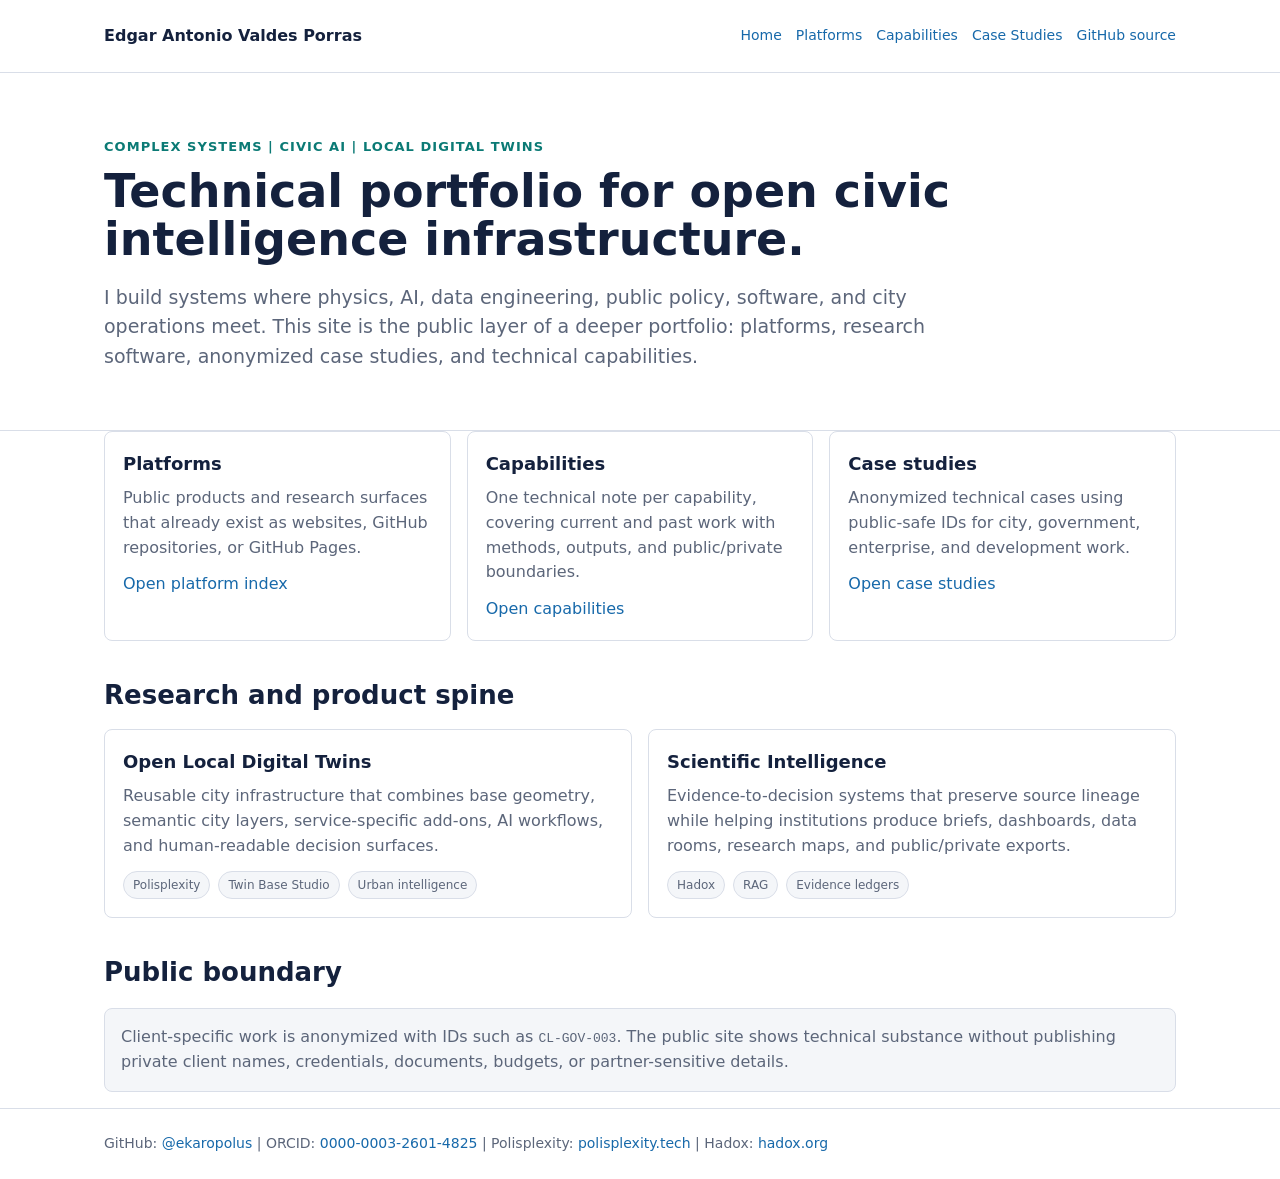
==== docs/index.html @ 973344af "Publish portfolio site with GitHub Pages" ====
<!doctype html>
<html lang="en">
  <head>
    <meta charset="utf-8">
    <meta name="viewport" content="width=device-width, initial-scale=1">
    <title>Edgar Antonio Valdes Porras | Technical Portfolio</title>
    <meta name="description" content="Technical portfolio for Edgar Antonio Valdes Porras: local digital twins, scientific intelligence, civic AI, complex systems, and research software.">
    <link rel="stylesheet" href="styles.css">
  </head>
  <body>
    <header>
      <div class="shell nav">
        <div class="brand">Edgar Antonio Valdes Porras</div>
        <nav class="navlinks">
          <a href="index.html">Home</a>
          <a href="platforms.html">Platforms</a>
          <a href="capabilities.html">Capabilities</a>
          <a href="case-studies.html">Case Studies</a>
          <a href="https://github.com/ekaropolus/ekaropolus/tree/main/portfolio">GitHub source</a>
        </nav>
      </div>
    </header>

    <section class="hero">
      <div class="shell">
        <div class="eyebrow">Complex systems | Civic AI | Local digital twins</div>
        <h1>Technical portfolio for open civic intelligence infrastructure.</h1>
        <p class="lead">
          I build systems where physics, AI, data engineering, public policy,
          software, and city operations meet. This site is the public layer of a
          deeper portfolio: platforms, research software, anonymized case
          studies, and technical capabilities.
        </p>
      </div>
    </section>

    <main class="shell">
      <div class="grid">
        <article class="card">
          <h3>Platforms</h3>
          <p>Public products and research surfaces that already exist as websites, GitHub repositories, or GitHub Pages.</p>
          <a href="platforms.html">Open platform index</a>
        </article>
        <article class="card">
          <h3>Capabilities</h3>
          <p>One technical note per capability, covering current and past work with methods, outputs, and public/private boundaries.</p>
          <a href="capabilities.html">Open capabilities</a>
        </article>
        <article class="card">
          <h3>Case studies</h3>
          <p>Anonymized technical cases using public-safe IDs for city, government, enterprise, and development work.</p>
          <a href="case-studies.html">Open case studies</a>
        </article>
      </div>

      <h2>Research and product spine</h2>
      <div class="grid two">
        <section class="card">
          <h3>Open Local Digital Twins</h3>
          <p>
            Reusable city infrastructure that combines base geometry, semantic
            city layers, service-specific add-ons, AI workflows, and
            human-readable decision surfaces.
          </p>
          <div class="tagrow">
            <span class="tag">Polisplexity</span>
            <span class="tag">Twin Base Studio</span>
            <span class="tag">Urban intelligence</span>
          </div>
        </section>
        <section class="card">
          <h3>Scientific Intelligence</h3>
          <p>
            Evidence-to-decision systems that preserve source lineage while
            helping institutions produce briefs, dashboards, data rooms,
            research maps, and public/private exports.
          </p>
          <div class="tagrow">
            <span class="tag">Hadox</span>
            <span class="tag">RAG</span>
            <span class="tag">Evidence ledgers</span>
          </div>
        </section>
      </div>

      <h2>Public boundary</h2>
      <p class="notice">
        Client-specific work is anonymized with IDs such as <code>CL-GOV-003</code>.
        The public site shows technical substance without publishing private
        client names, credentials, documents, budgets, or partner-sensitive
        details.
      </p>
    </main>

    <footer>
      <div class="shell">
        GitHub: <a href="https://github.com/ekaropolus">@ekaropolus</a> |
        ORCID: <a href="https://orcid.org/0000-0003-2601-4825">0000-0003-2601-4825</a> |
        Polisplexity: <a href="https://polisplexity.tech">polisplexity.tech</a> |
        Hadox: <a href="https://hadox.org">hadox.org</a>
      </div>
    </footer>
  </body>
</html>
---- docs/styles.css ----
:root {
  --ink: #14213d;
  --muted: #5c667a;
  --line: #d9dee8;
  --soft: #f4f6f9;
  --accent: #1769aa;
  --accent-2: #0b7a75;
  --paper: #ffffff;
}

* {
  box-sizing: border-box;
}

body {
  margin: 0;
  font-family: Inter, ui-sans-serif, system-ui, -apple-system, BlinkMacSystemFont, "Segoe UI", sans-serif;
  color: var(--ink);
  background: #ffffff;
  line-height: 1.55;
}

a {
  color: var(--accent);
  text-decoration: none;
}

a:hover {
  text-decoration: underline;
}

.shell {
  max-width: 1120px;
  margin: 0 auto;
  padding: 0 24px;
}

header {
  border-bottom: 1px solid var(--line);
  background: rgba(255, 255, 255, 0.96);
  position: sticky;
  top: 0;
  z-index: 2;
}

.nav {
  min-height: 72px;
  display: flex;
  align-items: center;
  justify-content: space-between;
  gap: 24px;
}

.brand {
  font-weight: 760;
  letter-spacing: 0;
}

.navlinks {
  display: flex;
  flex-wrap: wrap;
  gap: 14px;
  font-size: 14px;
}

.hero {
  padding: 64px 0 40px;
  border-bottom: 1px solid var(--line);
}

.eyebrow {
  color: var(--accent-2);
  font-weight: 700;
  font-size: 13px;
  text-transform: uppercase;
  letter-spacing: 0.08em;
}

h1 {
  margin: 10px 0 14px;
  max-width: 900px;
  font-size: 46px;
  line-height: 1.05;
  letter-spacing: 0;
}

.lead {
  max-width: 850px;
  color: var(--muted);
  font-size: 19px;
}

main {
  padding: 34px 0 70px;
}

h2 {
  margin: 34px 0 14px;
  font-size: 26px;
}

h3 {
  margin: 0 0 8px;
  font-size: 18px;
}

.grid {
  display: grid;
  grid-template-columns: repeat(3, minmax(0, 1fr));
  gap: 16px;
}

.grid.two {
  grid-template-columns: repeat(2, minmax(0, 1fr));
}

.card {
  border: 1px solid var(--line);
  border-radius: 8px;
  padding: 18px;
  background: var(--paper);
}

.card p {
  color: var(--muted);
  margin: 0 0 12px;
}

.tagrow {
  display: flex;
  flex-wrap: wrap;
  gap: 8px;
  margin-top: 12px;
}

.tag {
  border: 1px solid var(--line);
  border-radius: 999px;
  padding: 4px 9px;
  font-size: 12px;
  color: var(--muted);
  background: var(--soft);
}

.list {
  display: grid;
  gap: 12px;
}

.item {
  border-left: 3px solid var(--accent);
  padding: 10px 0 10px 14px;
}

.item p {
  margin: 4px 0;
  color: var(--muted);
}

.meta {
  font-size: 13px;
  color: var(--muted);
}

.notice {
  background: var(--soft);
  border: 1px solid var(--line);
  border-radius: 8px;
  padding: 16px;
  color: var(--muted);
}

footer {
  border-top: 1px solid var(--line);
  padding: 24px 0;
  color: var(--muted);
  font-size: 14px;
}

@media (max-width: 860px) {
  h1 {
    font-size: 34px;
  }

  .grid,
  .grid.two {
    grid-template-columns: 1fr;
  }

  .nav {
    align-items: flex-start;
    flex-direction: column;
    padding: 18px 0;
  }
}
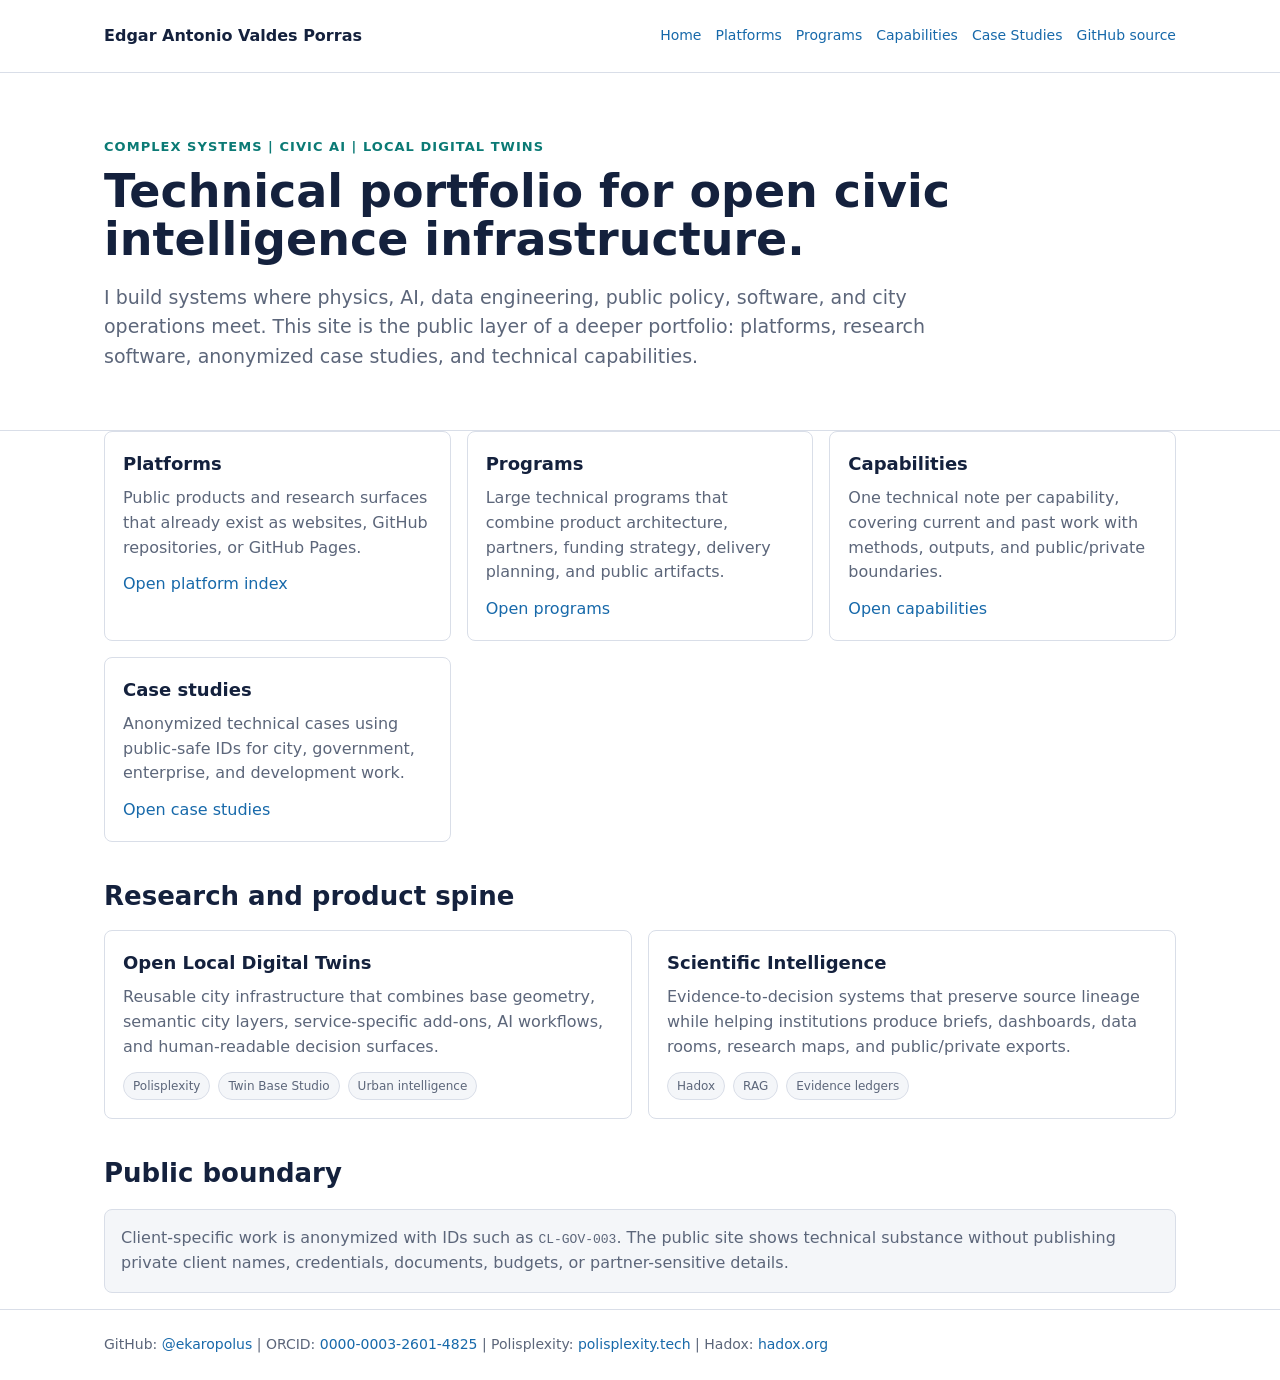
==== commit b04e46d6: "Expand local digital twins program portfolio" ====
--- a/docs/index.html
+++ b/docs/index.html
@@ -14,6 +14,7 @@
         <nav class="navlinks">
           <a href="index.html">Home</a>
           <a href="platforms.html">Platforms</a>
+          <a href="programs.html">Programs</a>
           <a href="capabilities.html">Capabilities</a>
           <a href="case-studies.html">Case Studies</a>
           <a href="https://github.com/ekaropolus/ekaropolus/tree/main/portfolio">GitHub source</a>
@@ -40,6 +41,11 @@
           <h3>Platforms</h3>
           <p>Public products and research surfaces that already exist as websites, GitHub repositories, or GitHub Pages.</p>
           <a href="platforms.html">Open platform index</a>
+        </article>
+        <article class="card">
+          <h3>Programs</h3>
+          <p>Large technical programs that combine product architecture, partners, funding strategy, delivery planning, and public artifacts.</p>
+          <a href="programs.html">Open programs</a>
         </article>
         <article class="card">
           <h3>Capabilities</h3>
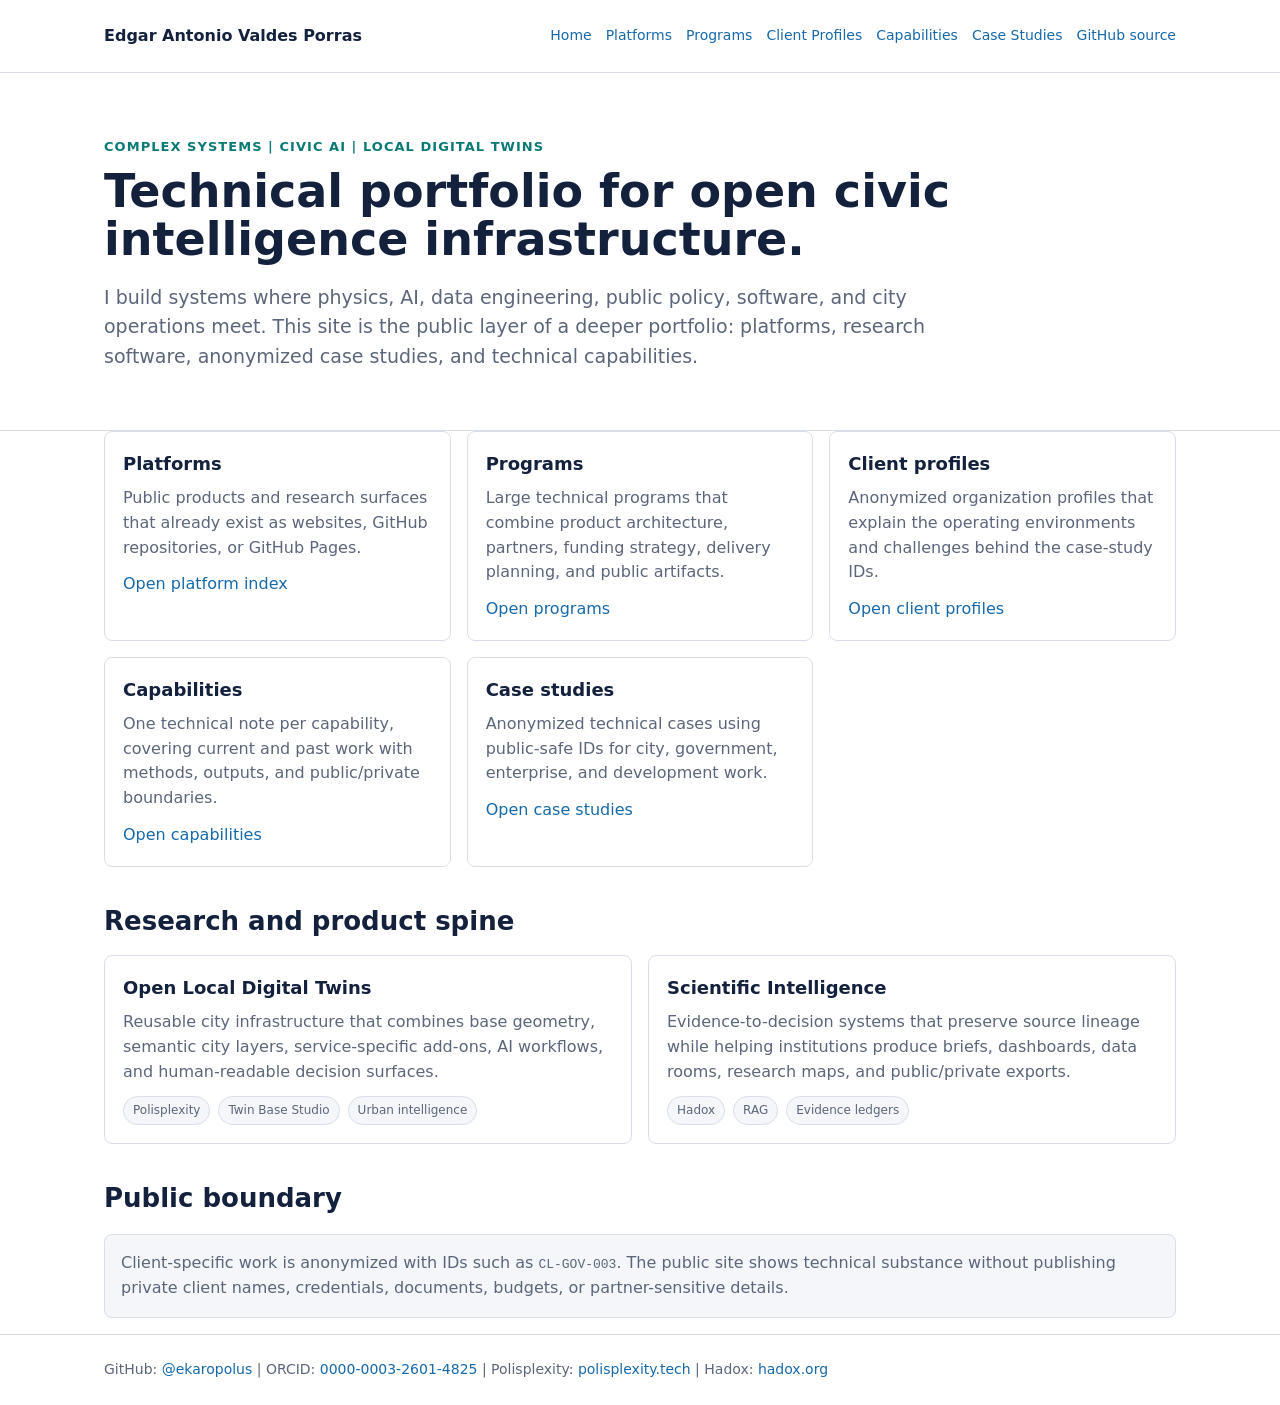
==== commit 2b42ea1b: "Add anonymized client profile layer" ====
--- a/docs/index.html
+++ b/docs/index.html
@@ -15,6 +15,7 @@
           <a href="index.html">Home</a>
           <a href="platforms.html">Platforms</a>
           <a href="programs.html">Programs</a>
+          <a href="clients.html">Client Profiles</a>
           <a href="capabilities.html">Capabilities</a>
           <a href="case-studies.html">Case Studies</a>
           <a href="https://github.com/ekaropolus/ekaropolus/tree/main/portfolio">GitHub source</a>
@@ -46,6 +47,11 @@
           <h3>Programs</h3>
           <p>Large technical programs that combine product architecture, partners, funding strategy, delivery planning, and public artifacts.</p>
           <a href="programs.html">Open programs</a>
+        </article>
+        <article class="card">
+          <h3>Client profiles</h3>
+          <p>Anonymized organization profiles that explain the operating environments and challenges behind the case-study IDs.</p>
+          <a href="clients.html">Open client profiles</a>
         </article>
         <article class="card">
           <h3>Capabilities</h3>
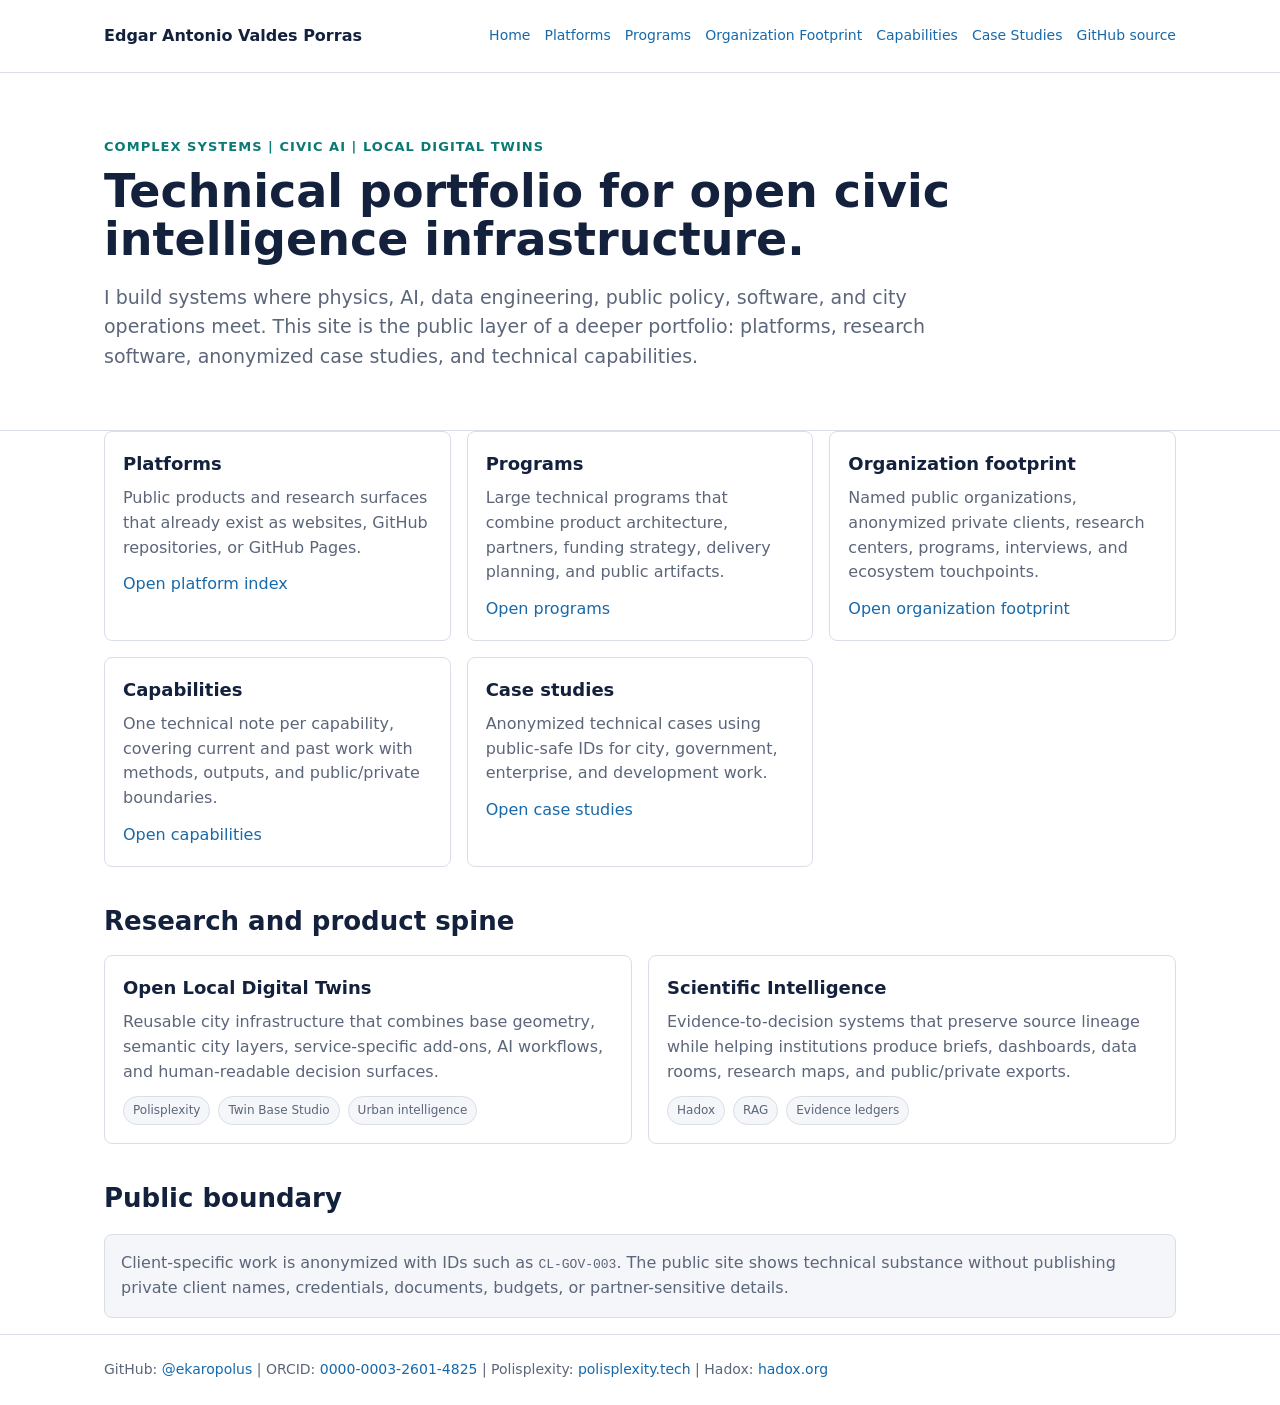
==== commit 87cbd2e5: "Replace thin client profiles with organization footprint" ====
--- a/docs/index.html
+++ b/docs/index.html
@@ -15,7 +15,7 @@
           <a href="index.html">Home</a>
           <a href="platforms.html">Platforms</a>
           <a href="programs.html">Programs</a>
-          <a href="clients.html">Client Profiles</a>
+          <a href="clients.html">Organization Footprint</a>
           <a href="capabilities.html">Capabilities</a>
           <a href="case-studies.html">Case Studies</a>
           <a href="https://github.com/ekaropolus/ekaropolus/tree/main/portfolio">GitHub source</a>
@@ -49,9 +49,9 @@
           <a href="programs.html">Open programs</a>
         </article>
         <article class="card">
-          <h3>Client profiles</h3>
-          <p>Anonymized organization profiles that explain the operating environments and challenges behind the case-study IDs.</p>
-          <a href="clients.html">Open client profiles</a>
+          <h3>Organization footprint</h3>
+          <p>Named public organizations, anonymized private clients, research centers, programs, interviews, and ecosystem touchpoints.</p>
+          <a href="clients.html">Open organization footprint</a>
         </article>
         <article class="card">
           <h3>Capabilities</h3>
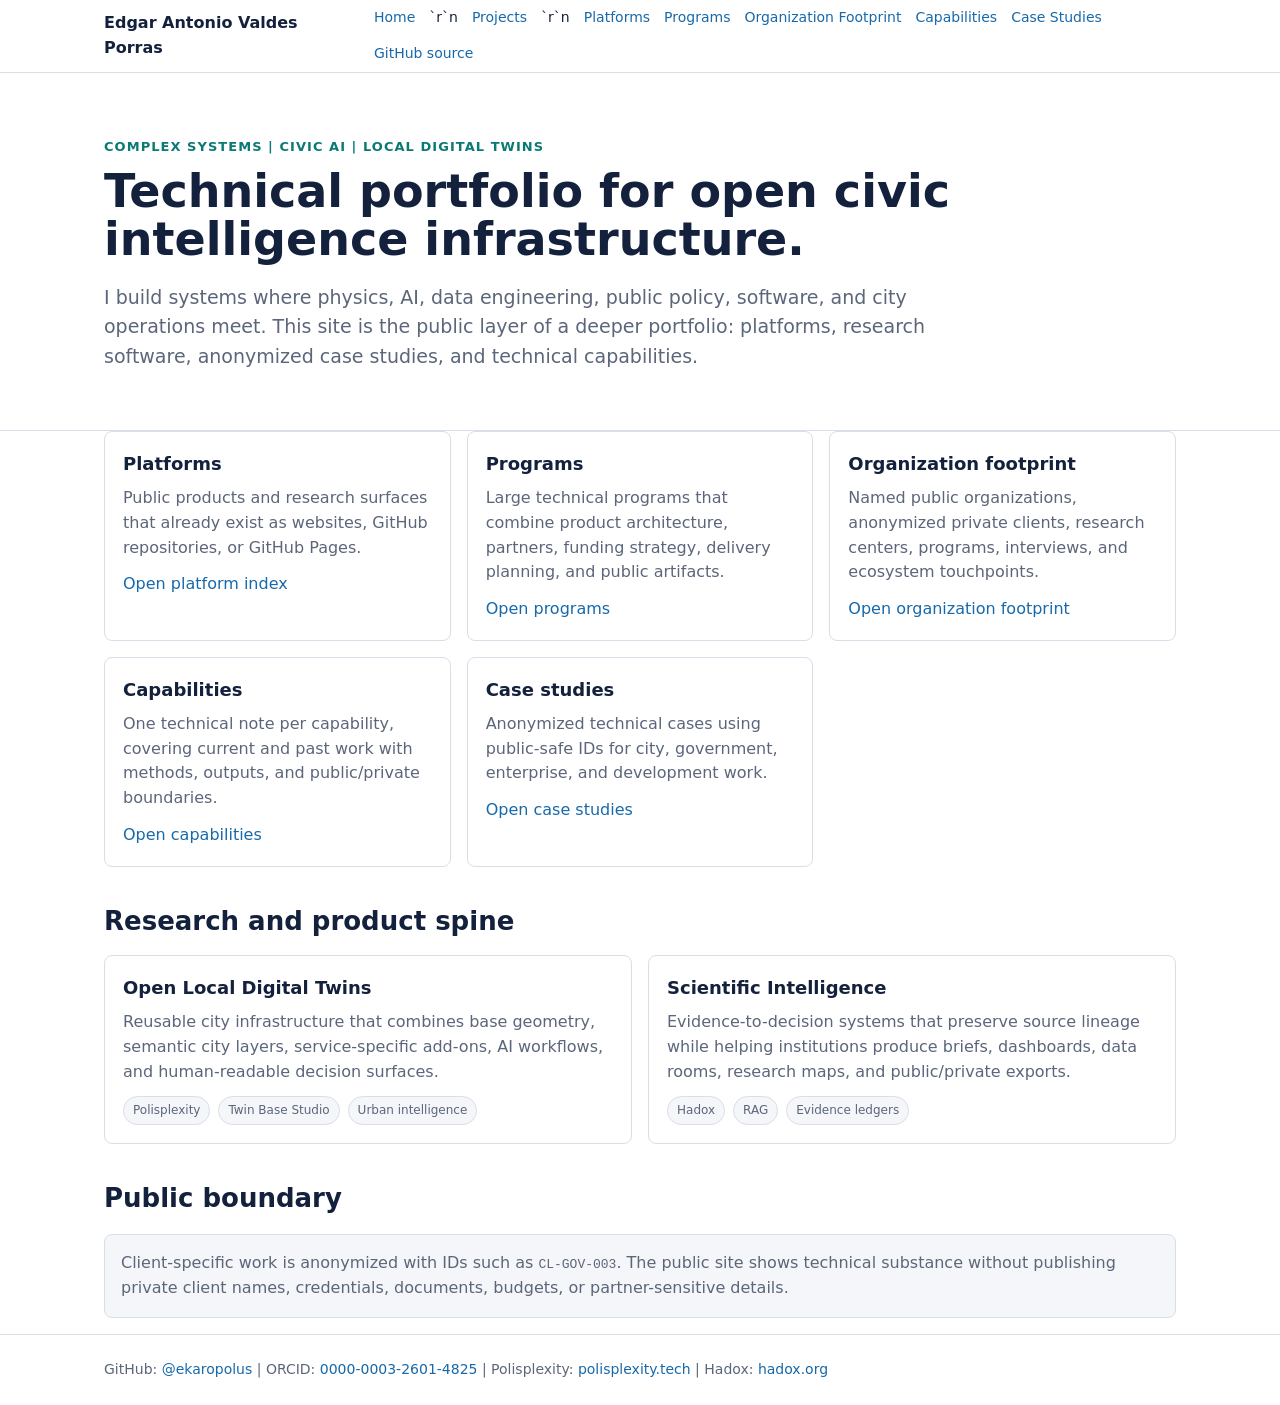
==== commit ec506b16: "Add project and proposal inventory" ====
--- a/docs/index.html
+++ b/docs/index.html
@@ -12,8 +12,7 @@
       <div class="shell nav">
         <div class="brand">Edgar Antonio Valdes Porras</div>
         <nav class="navlinks">
-          <a href="index.html">Home</a>
-          <a href="platforms.html">Platforms</a>
+          <a href="index.html">Home</a>`r`n          <a href="projects.html">Projects</a>`r`n          <a href="platforms.html">Platforms</a>
           <a href="programs.html">Programs</a>
           <a href="clients.html">Organization Footprint</a>
           <a href="capabilities.html">Capabilities</a>
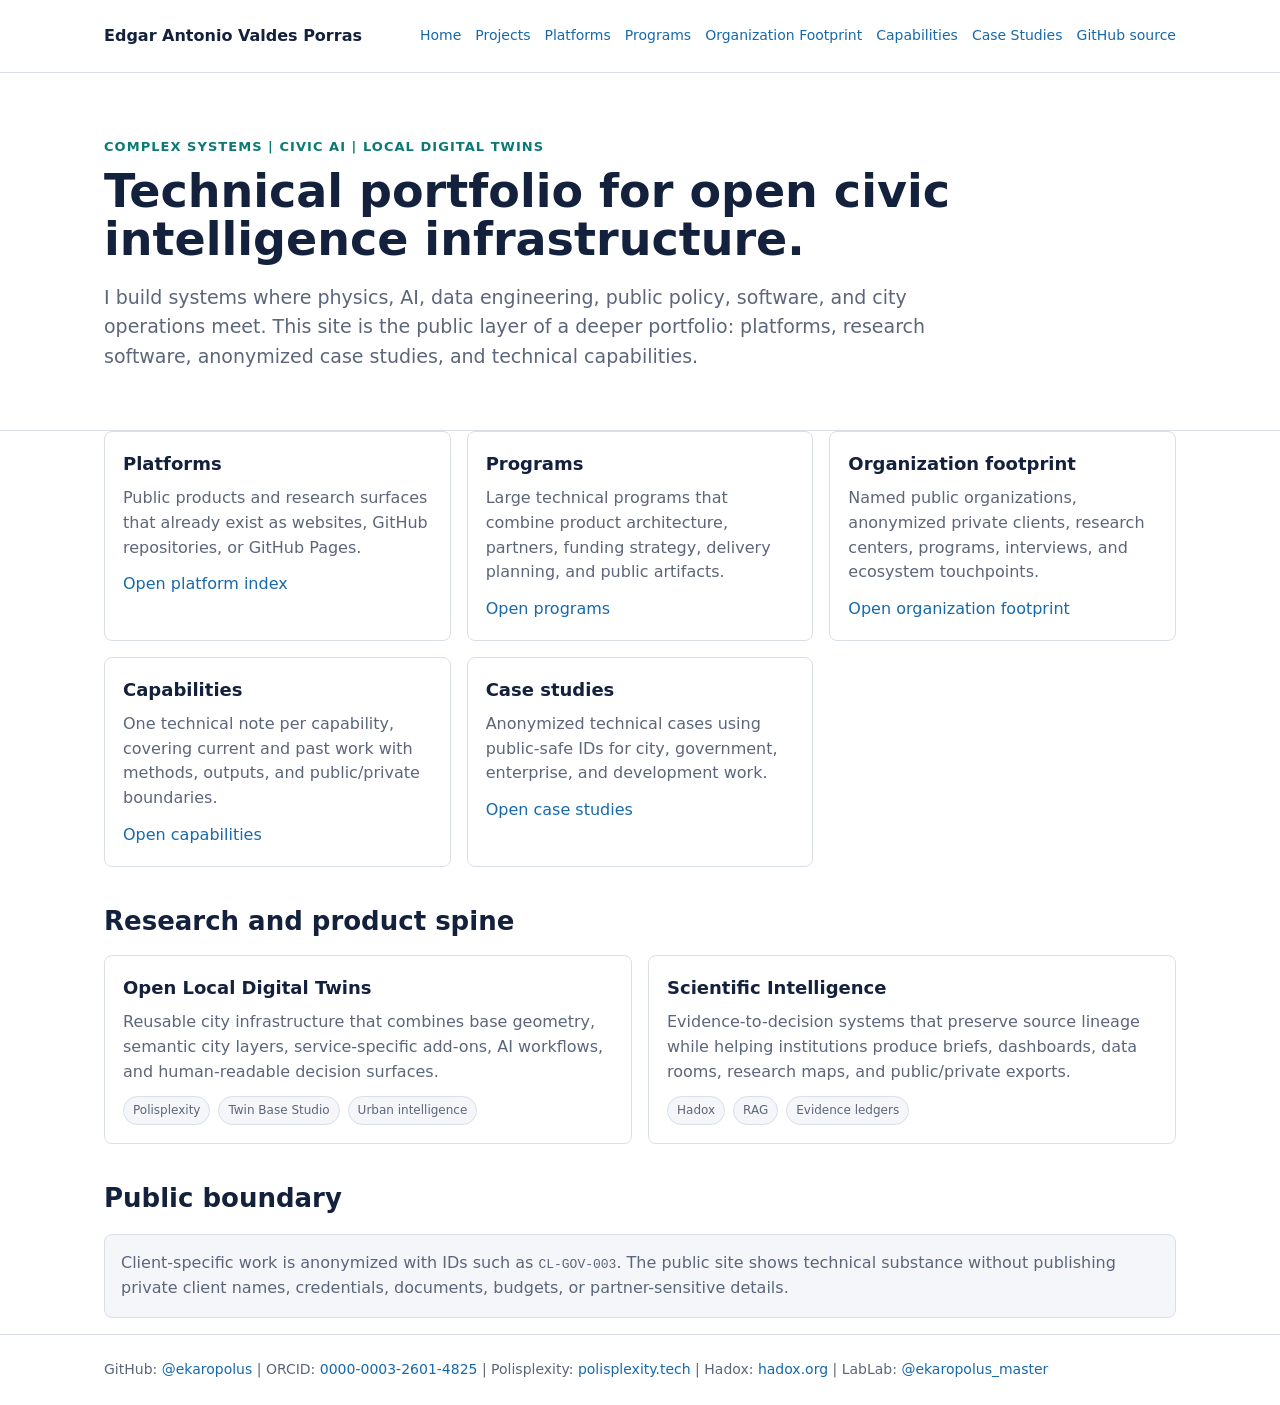
==== commit f277f0f9: "Add public evidence links for portfolio" ====
--- a/docs/index.html
+++ b/docs/index.html
@@ -12,7 +12,9 @@
       <div class="shell nav">
         <div class="brand">Edgar Antonio Valdes Porras</div>
         <nav class="navlinks">
-          <a href="index.html">Home</a>`r`n          <a href="projects.html">Projects</a>`r`n          <a href="platforms.html">Platforms</a>
+          <a href="index.html">Home</a>
+          <a href="projects.html">Projects</a>
+          <a href="platforms.html">Platforms</a>
           <a href="programs.html">Programs</a>
           <a href="clients.html">Organization Footprint</a>
           <a href="capabilities.html">Capabilities</a>
@@ -108,7 +110,8 @@
         GitHub: <a href="https://github.com/ekaropolus">@ekaropolus</a> |
         ORCID: <a href="https://orcid.org/0000-0003-2601-4825">0000-0003-2601-4825</a> |
         Polisplexity: <a href="https://polisplexity.tech">polisplexity.tech</a> |
-        Hadox: <a href="https://hadox.org">hadox.org</a>
+        Hadox: <a href="https://hadox.org">hadox.org</a> |
+        LabLab: <a href="https://lablab.ai/u/%40ekaropolus_master">@ekaropolus_master</a>
       </div>
     </footer>
   </body>
